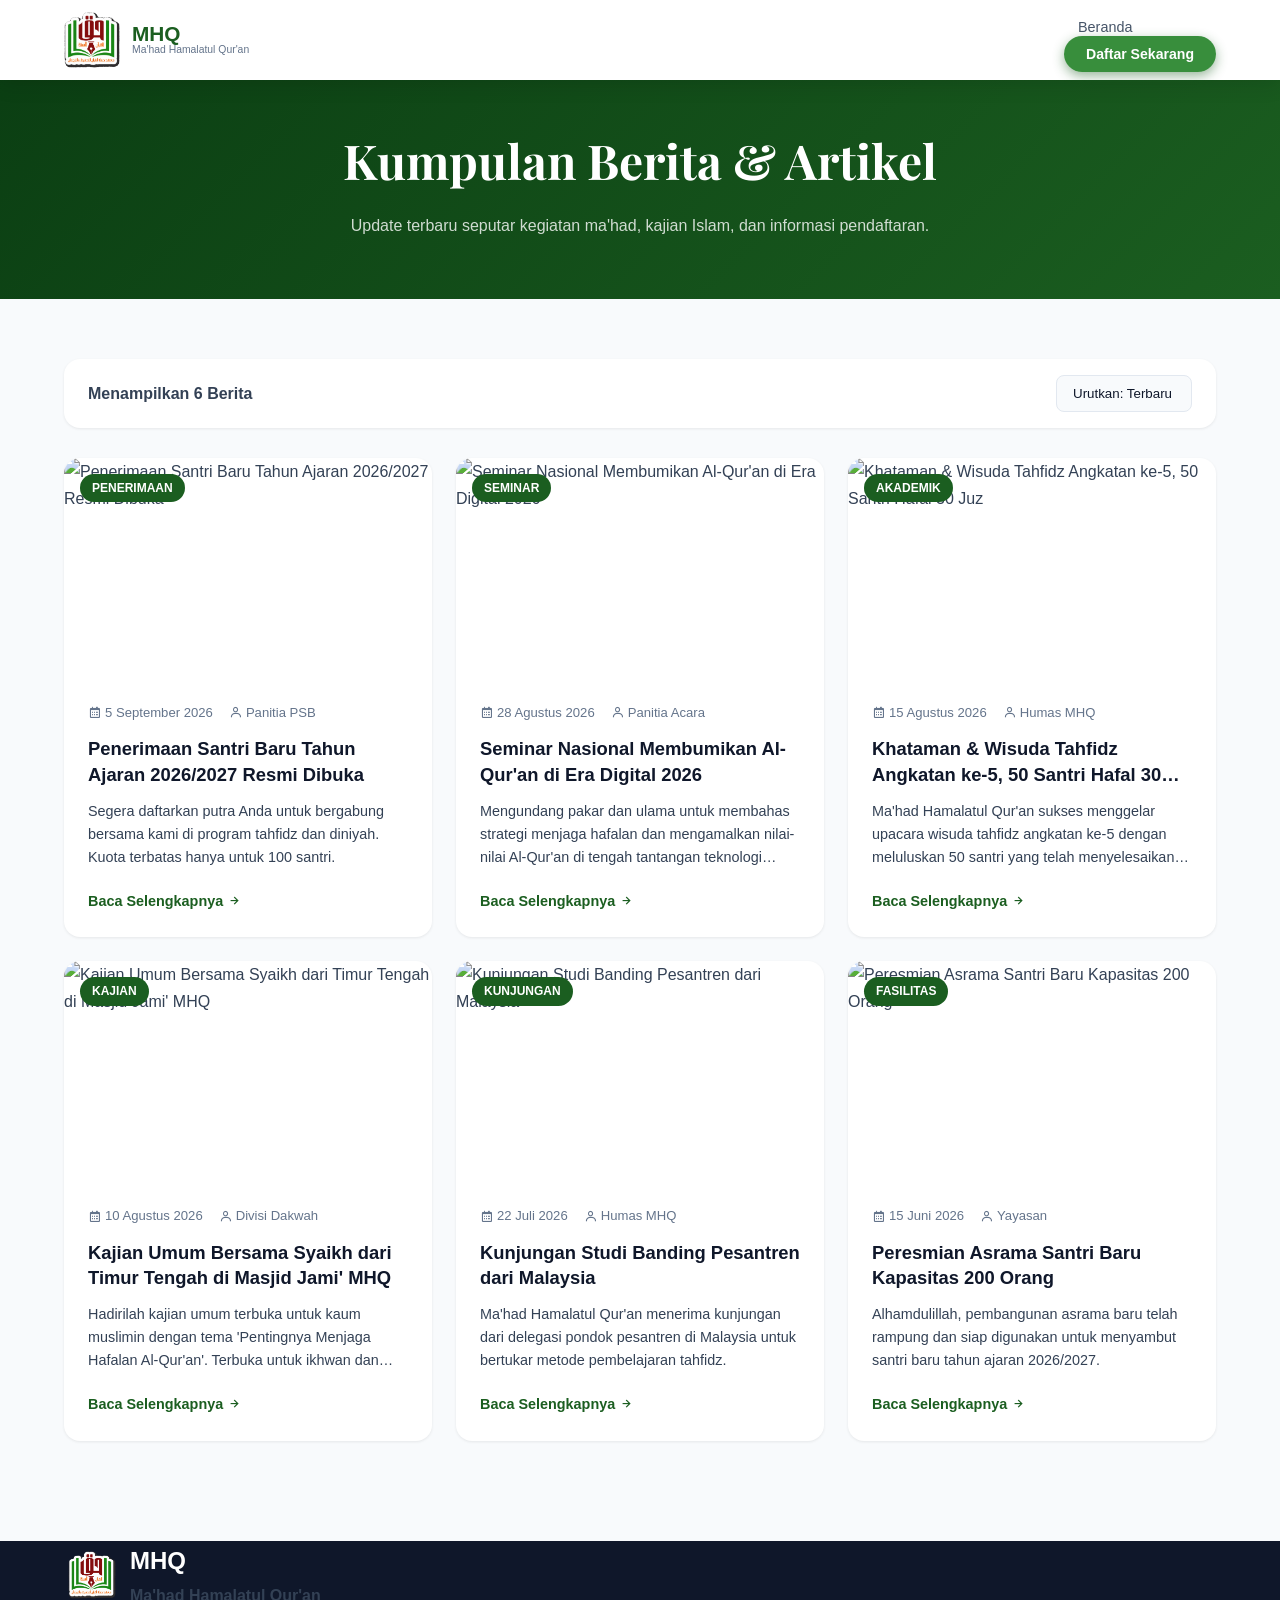
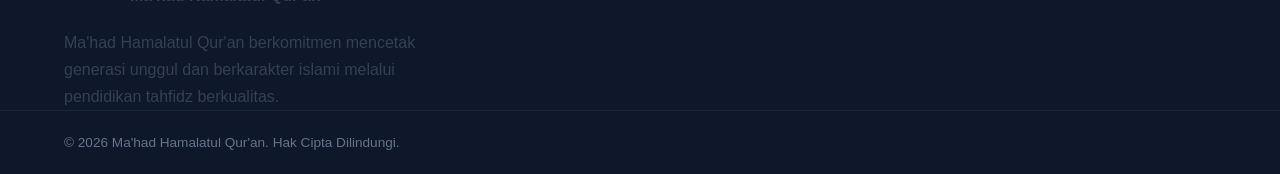
==== berita.html @ 75ca0be7 "Add files via upload" ====
<!DOCTYPE html>
<html lang="id">
<head>
    <meta charset="UTF-8">
    <meta name="viewport" content="width=device-width, initial-scale=1.0">
    <meta name="description" content="Kumpulan Berita dan Artikel Ma'had Hamalatul Qur'an">
    <title>Semua Berita - MHQ</title>
    <!-- Fonts -->
    <link href="https://fonts.googleapis.com/css2?family=Plus+Jakarta+Sans:wght@400;500;600;700&family=Playfair+Display:wght@700&display=swap" rel="stylesheet">
    <!-- Icons -->
    <link href='https://unpkg.com/boxicons@2.1.4/css/boxicons.min.css' rel='stylesheet'>
    <!-- Custom CSS -->
    <link rel="stylesheet" href="css/style.css">
    <style>
        .page-hero-berita {
            background: linear-gradient(135deg, var(--primary-dark), var(--primary));
            padding: 120px 0 60px;
            text-align: center;
            color: var(--white);
            position: relative;
            overflow: hidden;
        }
        .page-hero-berita h1 { font-family: var(--font-heading); font-size: clamp(2rem, 5vw, 3rem); margin-bottom: 10px; }
        .page-hero-berita p { color: rgba(255,255,255,0.8); max-width: 600px; margin: 0 auto; }
        
        .berita-container {
            padding: 60px 0 100px;
            background: var(--gray-100);
        }
        
        .filter-bar {
            display: flex;
            justify-content: space-between;
            align-items: center;
            margin-bottom: 30px;
            background: var(--white);
            padding: 16px 24px;
            border-radius: var(--radius-md);
            box-shadow: var(--shadow-sm);
        }
        
        .filter-bar p { color: var(--text); font-weight: 600; }
        
        .filter-select {
            padding: 10px 16px;
            border: 1px solid var(--border);
            border-radius: var(--radius-sm);
            outline: none;
            font-family: var(--font-primary);
            color: var(--dark);
            cursor: pointer;
            background: var(--gray-100);
        }
        
        .berita-grid {
            display: grid;
            grid-template-columns: repeat(auto-fill, minmax(320px, 1fr));
            gap: 24px;
        }

        /* Re-use news-card from main style.css */
        .news-card {
            background: var(--white);
            border-radius: var(--radius-md);
            overflow: hidden;
            box-shadow: var(--shadow-sm);
            transition: var(--transition);
            display: flex;
            flex-direction: column;
            height: 100%;
        }
        .news-card:hover { transform: translateY(-5px); box-shadow: var(--shadow-md); }
        .news-img { position: relative; height: 220px; }
        .news-img img { width: 100%; height: 100%; object-fit: cover; }
        .news-cat { position: absolute; top: 16px; left: 16px; background: var(--primary); color: var(--white); padding: 4px 12px; border-radius: var(--radius-full); font-size: 0.75rem; font-weight: 600; text-transform: uppercase; }
        .news-body { padding: 24px; display: flex; flex-direction: column; flex-grow: 1; }
        .news-meta { display: flex; gap: 16px; font-size: 0.8rem; color: var(--text-light); margin-bottom: 12px; }
        .news-meta span { display: flex; align-items: center; gap: 4px; }
        .news-body h3 { font-size: 1.15rem; color: var(--dark); margin-bottom: 12px; line-height: 1.4; display: -webkit-box; -webkit-line-clamp: 2; -webkit-box-orient: vertical; overflow: hidden; }
        .news-body p { color: var(--text); font-size: 0.9rem; line-height: 1.6; margin-bottom: 20px; display: -webkit-box; -webkit-line-clamp: 3; -webkit-box-orient: vertical; overflow: hidden; flex-grow: 1; }
        .read-more { display: inline-flex; align-items: center; gap: 4px; color: var(--primary); font-weight: 600; font-size: 0.9rem; margin-top: auto; transition: var(--transition); }
        .read-more:hover { color: var(--primary-dark); gap: 8px; }
    </style>
</head>
<body>

    <!-- NAVBAR -->
    <nav class="navbar scrolled">
        <div class="container nav-container">
            <a href="index.html" class="logo">
                <div class="logo-icon">
                    <img src="img/logo-clean.png" alt="Logo MHQ" class="logo-img">
                </div>
                <div class="logo-text">
                    <span class="logo-main">MHQ</span>
                    <span class="logo-sub">Ma'had Hamalatul Qur'an</span>
                </div>
            </a>
            <ul class="nav-links">
                <li><a href="index.html" class="nav-link">Beranda</a></li>
                <li><a href="daftar.html" class="nav-btn">Daftar Sekarang</a></li>
            </ul>
        </div>
    </nav>

    <header class="page-hero-berita">
        <div class="container">
            <h1>Kumpulan Berita & Artikel</h1>
            <p>Update terbaru seputar kegiatan ma'had, kajian Islam, dan informasi pendaftaran.</p>
        </div>
    </header>

    <section class="berita-container">
        <div class="container">
            <div class="filter-bar">
                <p>Menampilkan <span id="news-count">0</span> Berita</p>
                <select class="filter-select" id="sort-select">
                    <option value="terbaru">Urutkan: Terbaru</option>
                    <option value="terlama">Urutkan: Terlama</option>
                </select>
            </div>

            <div class="berita-grid" id="berita-grid">
                <!-- Berita items will be populated by JS -->
            </div>
        </div>
    </section>

    <!-- FOOTER -->
    <footer class="footer">
        <div class="container footer-grid">
            <div class="footer-col brand-col">
                <div class="footer-logo">
                    <div class="logo-icon">
                        <img src="img/logo-clean.png" alt="Logo MHQ" class="footer-logo-img">
                    </div>
                    <div>
                        <span>MHQ</span>
                        <h4>Ma'had Hamalatul Qur'an</h4>
                    </div>
                </div>
                <p>Ma'had Hamalatul Qur'an berkomitmen mencetak generasi unggul dan berkarakter islami melalui pendidikan tahfidz berkualitas.</p>
            </div>
        </div>
        <div class="footer-bottom">
            <div class="container">
                <p>&copy; 2026 Ma'had Hamalatul Qur'an. Hak Cipta Dilindungi.</p>
            </div>
        </div>
    </footer>

    <script src="js/berita.js"></script>
</body>
</html>
---- css/style.css ----
/* ============================================================
   STTNU - Sekolah Tinggi Teknologi Nusantara
   Main Stylesheet
   ============================================================ */

/* ---- CSS Variables ---- */
:root {
    --primary: #1b5e20;
    --primary-dark: #0a3d12;
    --primary-light: #388e3c;
    --secondary: #a5d6a7;
    --secondary-dark: #66bb6a;
    --accent: #e65100;
    --white: #ffffff;
    --dark: #0f172a;
    --gray-100: #f8fafc;
    --gray-200: #f1f5f9;
    --gray-300: #e2e8f0;
    --gray-400: #cbd5e1;
    --gray-500: #94a3b8;
    --gray-600: #64748b;
    --gray-700: #475569;
    --gray-800: #1e293b;
    --text: #334155;
    --text-light: #64748b;
    --border: #e2e8f0;
    --shadow-sm: 0 1px 3px rgba(0,0,0,0.08);
    --shadow-md: 0 4px 20px rgba(0,0,0,0.12);
    --shadow-lg: 0 10px 40px rgba(0,0,0,0.15);
    --shadow-xl: 0 20px 60px rgba(0,0,0,0.2);
    --radius-sm: 8px;
    --radius-md: 16px;
    --radius-lg: 24px;
    --radius-full: 100px;
    --transition: all 0.3s ease;
    --font-primary: 'Poppins', sans-serif;
    --font-heading: 'Playfair Display', serif;
}

/* ---- Reset & Base ---- */
*, *::before, *::after {
    box-sizing: border-box;
    margin: 0;
    padding: 0;
}

html {
    scroll-behavior: smooth;
    font-size: 16px;
}

body {
    font-family: var(--font-primary);
    color: var(--text);
    background: var(--white);
    line-height: 1.7;
    overflow-x: hidden;
}

img {
    max-width: 100%;
    display: block;
}

a {
    text-decoration: none;
    color: inherit;
    transition: var(--transition);
}

ul { list-style: none; }

input, textarea, select, button {
    font-family: var(--font-primary);
    outline: none;
}

/* ---- Utility ---- */
.container {
    max-width: 1200px;
    margin: 0 auto;
    padding: 0 24px;
}

.section {
    padding: 100px 0;
}

.mt-2 { margin-top: 1.5rem; }

.section-header {
    text-align: center;
    max-width: 700px;
    margin: 0 auto 64px;
}

.section-tag {
    display: inline-block;
    background: linear-gradient(135deg, var(--primary-light), var(--primary));
    color: var(--white);
    padding: 6px 18px;
    border-radius: var(--radius-full);
    font-size: 0.8rem;
    font-weight: 600;
    letter-spacing: 1.5px;
    text-transform: uppercase;
    margin-bottom: 16px;
}

.section-title {
    font-family: var(--font-heading);
    font-size: clamp(2rem, 4vw, 2.8rem);
    color: var(--dark);
    line-height: 1.2;
    margin-bottom: 16px;
}

.section-desc {
    color: var(--text-light);
    font-size: 1.05rem;
    line-height: 1.8;
}

/* ---- Buttons ---- */
.btn {
    display: inline-flex;
    align-items: center;
    gap: 8px;
    padding: 14px 32px;
    border-radius: var(--radius-full);
    font-weight: 600;
    font-size: 0.95rem;
    cursor: pointer;
    border: 2px solid transparent;
    transition: var(--transition);
}

.btn i { font-size: 1.1rem; }

.btn-primary {
    background: linear-gradient(135deg, var(--primary-light), var(--primary));
    color: var(--white);
    box-shadow: 0 6px 20px rgba(27, 94, 32, 0.35);
}

.btn-primary:hover {
    background: linear-gradient(135deg, var(--primary), var(--primary-dark));
    transform: translateY(-2px);
    box-shadow: 0 10px 30px rgba(27, 94, 32, 0.45);
}

.btn-outline {
    background: transparent;
    border-color: rgba(255,255,255,0.7);
    color: var(--white);
}

.btn-outline:hover {
    background: rgba(255,255,255,0.15);
    border-color: var(--white);
}

.btn-white {
    background: var(--white);
    color: var(--primary);
    box-shadow: 0 4px 15px rgba(0,0,0,0.1);
}

.btn-white:hover {
    background: var(--gray-100);
    transform: translateY(-2px);
}

.btn-outline-white {
    background: transparent;
    border-color: var(--white);
    color: var(--white);
}

.btn-outline-white:hover {
    background: rgba(255,255,255,0.1);
}

.btn-full { width: 100%; justify-content: center; }

/* ---- Animations ---- */
.animate-fade-up,
.animate-left,
.animate-right,
.animate-up {
    opacity: 0;
    transition: opacity 0.7s ease, transform 0.7s ease;
}

.animate-fade-up { transform: translateY(40px); }
.animate-left { transform: translateX(-50px); }
.animate-right { transform: translateX(50px); }
.animate-up { transform: translateY(40px); }

.animate-fade-up.visible,
.animate-left.visible,
.animate-right.visible,
.animate-up.visible {
    opacity: 1;
    transform: translate(0);
}

/* ============================================================
   NAVBAR
   ============================================================ */
.navbar {
    position: fixed;
    top: 0; left: 0;
    width: 100%;
    z-index: 1000;
    padding: 20px 0;
    transition: var(--transition);
}

.navbar.scrolled {
    background: var(--white);
    padding: 12px 0;
    box-shadow: var(--shadow-md);
}

.nav-container {
    display: flex;
    align-items: center;
    justify-content: space-between;
}

.logo {
    display: flex;
    align-items: center;
    gap: 12px;
}

.logo-icon {
    width: 56px;
    height: 56px;
    border-radius: var(--radius-sm);
    display: flex;
    align-items: center;
    justify-content: center;
    flex-shrink: 0;
    overflow: hidden;
    background: transparent;
    padding: 0;
}

.logo-img {
    width: 100%;
    height: 100%;
    object-fit: contain;
    display: block;
}

.logo-text { display: flex; flex-direction: column; line-height: 1; }

.logo-main {
    font-weight: 800;
    font-size: 1.3rem;
    color: var(--white);
    transition: var(--transition);
}

.logo-sub {
    font-size: 0.65rem;
    color: rgba(255,255,255,0.7);
    font-weight: 400;
    transition: var(--transition);
}

.navbar.scrolled .logo-main { color: var(--primary); }
.navbar.scrolled .logo-sub { color: var(--text-light); }

.nav-menu {
    display: flex;
    align-items: center;
    gap: 6px;
}

.nav-link {
    padding: 8px 14px;
    border-radius: var(--radius-sm);
    font-size: 0.9rem;
    font-weight: 500;
    color: rgba(255,255,255,0.85);
    transition: var(--transition);
}

.nav-link:hover,
.nav-link.active {
    color: var(--secondary);
    background: rgba(255,255,255,0.1);
}

.navbar.scrolled .nav-link { color: var(--gray-700); }
.navbar.scrolled .nav-link:hover,
.navbar.scrolled .nav-link.active {
    color: var(--primary);
    background: var(--gray-100);
}

.nav-btn {
    padding: 10px 22px;
    background: var(--primary-light);
    color: var(--white) !important;
    border-radius: var(--radius-full);
    font-weight: 700;
    font-size: 0.88rem;
    box-shadow: 0 4px 12px rgba(27, 94, 32, 0.45);
}

.nav-btn:hover {
    background: var(--primary);
    transform: translateY(-2px);
    box-shadow: 0 8px 20px rgba(27, 94, 32, 0.55);
}

.hamburger {
    display: none;
    flex-direction: column;
    gap: 5px;
    background: none;
    border: none;
    cursor: pointer;
    padding: 6px;
}

.hamburger span {
    display: block;
    width: 26px;
    height: 2px;
    background: var(--white);
    border-radius: 2px;
    transition: var(--transition);
}

.navbar.scrolled .hamburger span { background: var(--primary); }

.hamburger.active span:nth-child(1) { transform: translateY(7px) rotate(45deg); }
.hamburger.active span:nth-child(2) { opacity: 0; }
.hamburger.active span:nth-child(3) { transform: translateY(-7px) rotate(-45deg); }

/* ============================================================
   HERO
   ============================================================ */
.hero {
    min-height: 100vh;
    display: flex;
    align-items: center;
    position: relative;
    overflow: hidden;
    background: var(--primary-dark);
}

.hero-bg {
    position: absolute;
    inset: 0;
}

.hero-overlay {
    position: absolute;
    inset: 0;
    background:
        linear-gradient(to bottom, rgba(0,0,0,0.60) 0%, rgba(0,0,0,0.40) 60%, rgba(0,0,0,0.55) 100%),
        url('../img/hero-bg.png') center/cover no-repeat;
}

.hero-particles {
    position: absolute;
    inset: 0;
    overflow: hidden;
}

.hero-content {
    position: relative;
    z-index: 2;
    padding-top: 100px;
    padding-bottom: 60px;
    max-width: 800px;
}

.hero-badge {
    display: inline-flex;
    align-items: center;
    gap: 8px;
    background: rgba(255,255,255,0.12);
    border: 1px solid rgba(255,255,255,0.35);
    color: var(--white);
    padding: 8px 20px;
    border-radius: var(--radius-full);
    font-size: 0.85rem;
    font-weight: 600;
    margin-bottom: 24px;
    backdrop-filter: blur(10px);
}

.hero-title {
    font-family: var(--font-heading);
    font-size: clamp(2.5rem, 6vw, 4.5rem);
    color: var(--white);
    line-height: 1.15;
    margin-bottom: 24px;
}

.hero-title .highlight {
    color: var(--white);
    text-shadow: 0 0 40px rgba(165, 214, 167, 0.6);
    position: relative;
}

.hero-desc {
    font-size: clamp(1rem, 2vw, 1.15rem);
    color: rgba(255,255,255,0.82);
    max-width: 600px;
    margin-bottom: 40px;
    line-height: 1.8;
}

.hero-buttons {
    display: flex;
    gap: 16px;
    flex-wrap: wrap;
    margin-bottom: 60px;
}

/* Hero stats */
.hero-stats {
    display: flex;
    align-items: center;
    gap: 0;
    flex-wrap: wrap;
    background: rgba(255,255,255,0.08);
    backdrop-filter: blur(10px);
    border: 1px solid rgba(255,255,255,0.15);
    border-radius: var(--radius-md);
    padding: 24px 32px;
    width: fit-content;
    gap: 0;
}

.stat-item {
    display: flex;
    flex-direction: column;
    align-items: center;
    padding: 0 28px;
    position: relative;
}

.stat-number {
    font-size: 2.2rem;
    font-weight: 800;
    color: var(--white);
    line-height: 1;
}

.stat-plus {
    font-size: 1.5rem;
    font-weight: 800;
    color: var(--white);
    position: absolute;
    top: 0;
    right: 16px;
}

.stat-label {
    font-size: 0.78rem;
    color: rgba(255,255,255,0.7);
    margin-top: 4px;
    text-align: center;
}

.stat-divider {
    width: 1px;
    height: 48px;
    background: rgba(255,255,255,0.2);
}

.scroll-down {
    position: absolute;
    bottom: 32px;
    left: 50%;
    transform: translateX(-50%);
    color: rgba(255,255,255,0.6);
    font-size: 2rem;
    animation: bounce 2s infinite;
}

@keyframes bounce {
    0%, 100% { transform: translateX(-50%) translateY(0); }
    50% { transform: translateX(-50%) translateY(10px); }
}

/* ============================================================
   ABOUT
   ============================================================ */
.about { background: var(--white); }

.about-grid {
    display: grid;
    grid-template-columns: 1fr 1fr;
    gap: 80px;
    align-items: center;
}

.about-img-wrapper {
    position: relative;
    border-radius: var(--radius-lg);
    overflow: visible;
}

.about-img-wrapper img {
    width: 100%;
    border-radius: var(--radius-lg);
    box-shadow: var(--shadow-xl);
    object-fit: cover;
    height: 550px;
}

.about-img-badge {
    position: absolute;
    bottom: -20px;
    right: -20px;
    background: var(--secondary);
    border-radius: var(--radius-md);
    padding: 16px 20px;
    display: flex;
    align-items: center;
    gap: 12px;
    box-shadow: var(--shadow-lg);
}

.about-img-badge i {
    font-size: 2rem;
    color: var(--primary);
}

.about-img-badge strong {
    display: block;
    color: var(--primary);
    font-weight: 700;
    font-size: 0.95rem;
}

.about-img-badge span {
    color: var(--primary-light);
    font-size: 0.8rem;
}

.about-content h3 {
    font-family: var(--font-heading);
    font-size: 1.9rem;
    color: var(--dark);
    margin-bottom: 16px;
    line-height: 1.3;
}

.about-content p {
    color: var(--text-light);
    margin-bottom: 20px;
    line-height: 1.8;
}

/* Tabs */
.about-tabs {
    display: flex;
    gap: 8px;
    margin: 28px 0 20px;
    border-bottom: 2px solid var(--border);
    padding-bottom: 0;
}

.tab-btn {
    padding: 10px 24px;
    border: none;
    background: none;
    color: var(--gray-500);
    font-weight: 600;
    cursor: pointer;
    border-bottom: 3px solid transparent;
    margin-bottom: -2px;
    transition: var(--transition);
    border-radius: var(--radius-sm) var(--radius-sm) 0 0;
}

.tab-btn.active {
    color: var(--primary);
    border-bottom-color: var(--primary);
}

.tab-btn:hover { color: var(--primary); }

.tab-content {
    display: none;
    padding: 16px 0;
}

.tab-content.active { display: block; }

.tab-content p {
    display: flex;
    align-items: flex-start;
    gap: 10px;
    color: var(--text);
}

.tab-content p i { color: var(--primary); font-size: 1.2rem; flex-shrink: 0; margin-top: 2px; }

.tab-content ul { display: flex; flex-direction: column; gap: 12px; }

.tab-content ul li {
    display: flex;
    align-items: center;
    gap: 10px;
    color: var(--text);
}

.tab-content ul li i { color: var(--primary-light); font-size: 1.1rem; }

.nilai-grid {
    display: grid;
    grid-template-columns: 1fr 1fr;
    gap: 12px;
}

.nilai-item {
    display: flex;
    align-items: center;
    gap: 10px;
    padding: 12px 16px;
    background: var(--gray-100);
    border-radius: var(--radius-sm);
    font-weight: 600;
    color: var(--primary);
    border-left: 3px solid var(--primary);
}

.nilai-item i { color: var(--secondary-dark); font-size: 1.2rem; }

/* ============================================================
   ADVANTAGES
   ============================================================ */
.advantages {
    background: linear-gradient(135deg, var(--primary-dark), var(--primary));
    padding: 60px 0;
}

.advantages-grid {
    display: grid;
    grid-template-columns: repeat(4, 1fr);
    gap: 32px;
}

.adv-item {
    text-align: center;
    color: var(--white);
    padding: 32px 20px;
    border-radius: var(--radius-md);
    background: rgba(255,255,255,0.07);
    border: 1px solid rgba(255,255,255,0.12);
    transition: var(--transition);
    cursor: default;
}

.adv-item:hover {
    background: rgba(255,255,255,0.12);
    transform: translateY(-4px);
}

.adv-icon {
    width: 64px;
    height: 64px;
    background: rgba(165, 214, 167, 0.15);
    border-radius: 50%;
    display: flex;
    align-items: center;
    justify-content: center;
    margin: 0 auto 16px;
    font-size: 1.8rem;
    color: var(--secondary);
    border: 2px solid rgba(165, 214, 167, 0.3);
}

.adv-item h4 {
    font-size: 1.05rem;
    font-weight: 700;
    margin-bottom: 8px;
}

.adv-item p {
    font-size: 0.88rem;
    color: rgba(255,255,255,0.7);
    line-height: 1.6;
}

/* ============================================================
   PROGRAM STUDI
   ============================================================ */
.programs { background: var(--gray-100); }

.programs-grid {
    display: grid;
    grid-template-columns: repeat(3, 1fr);
    gap: 28px;
}

.program-card {
    background: var(--white);
    border-radius: var(--radius-md);
    overflow: hidden;
    box-shadow: var(--shadow-sm);
    transition: var(--transition);
    border: 1px solid var(--border);
}

.program-card:hover {
    transform: translateY(-8px);
    box-shadow: var(--shadow-xl);
}

.program-icon {
    padding: 32px;
    display: flex;
    align-items: center;
    justify-content: center;
    font-size: 2.8rem;
    color: var(--white);
    min-height: 110px;
}

.program-body { padding: 24px; }

.program-level {
    font-size: 0.75rem;
    font-weight: 700;
    text-transform: uppercase;
    letter-spacing: 1px;
    color: var(--primary-light);
    background: rgba(27,94,32,0.08);
    padding: 4px 12px;
    border-radius: var(--radius-full);
    display: inline-block;
    margin-bottom: 12px;
}

.program-body h3 {
    font-size: 1.15rem;
    font-weight: 700;
    color: var(--dark);
    margin-bottom: 10px;
    line-height: 1.3;
}

.program-body p {
    font-size: 0.88rem;
    color: var(--text-light);
    margin-bottom: 16px;
    line-height: 1.7;
}

.program-tags {
    display: flex;
    flex-wrap: wrap;
    gap: 6px;
    margin-bottom: 20px;
}

.program-tags span {
    font-size: 0.72rem;
    font-weight: 600;
    padding: 4px 10px;
    background: var(--gray-100);
    border-radius: var(--radius-full);
    color: var(--gray-600);
    border: 1px solid var(--border);
}

.program-footer {
    display: flex;
    align-items: center;
    justify-content: space-between;
    border-top: 1px solid var(--border);
    padding-top: 16px;
}

.accredited {
    font-size: 0.8rem;
    color: #22c55e;
    font-weight: 600;
    display: flex;
    align-items: center;
    gap: 4px;
}

.prog-link {
    font-size: 0.85rem;
    font-weight: 700;
    color: var(--primary);
    display: flex;
    align-items: center;
    gap: 4px;
}

.prog-link:hover { color: var(--primary-light); gap: 8px; }

/* ============================================================
   FASILITAS
   ============================================================ */
.facilities { background: var(--white); }

.facilities-grid {
    display: grid;
    grid-template-columns: repeat(3, 1fr);
    grid-template-rows: auto auto;
    gap: 20px;
}

.facility-card {
    position: relative;
    border-radius: var(--radius-md);
    overflow: hidden;
    cursor: pointer;
}

.facility-card img {
    width: 100%;
    height: 220px;
    object-fit: cover;
    transition: transform 0.5s ease;
}

.facility-card.large {
    grid-column: span 2;
    grid-row: span 1;
}

.facility-card.large img { height: 340px; }

.facility-overlay {
    position: absolute;
    inset: 0;
    background: linear-gradient(to top, rgba(15,23,42,0.9) 0%, rgba(15,23,42,0.2) 60%, transparent 100%);
    display: flex;
    flex-direction: column;
    justify-content: flex-end;
    padding: 24px;
    color: var(--white);
    opacity: 0;
    transition: opacity 0.3s ease;
}

.facility-card:hover .facility-overlay { opacity: 1; }
.facility-card:hover img { transform: scale(1.05); }

.facility-overlay i { font-size: 2rem; color: var(--secondary); margin-bottom: 8px; }
.facility-overlay h4 { font-size: 1.1rem; font-weight: 700; margin-bottom: 6px; }
.facility-overlay p { font-size: 0.85rem; color: rgba(255,255,255,0.8); line-height: 1.5; }

/* ============================================================
   DOSEN
   ============================================================ */
.faculty { background: var(--gray-100); }

.faculty-grid {
    display: grid;
    grid-template-columns: repeat(4, 1fr);
    gap: 24px;
}

.faculty-card {
    background: var(--white);
    border-radius: var(--radius-md);
    overflow: hidden;
    box-shadow: var(--shadow-sm);
    transition: var(--transition);
    border: 1px solid var(--border);
}

.faculty-card:hover {
    transform: translateY(-6px);
    box-shadow: var(--shadow-lg);
}

.faculty-img {
    position: relative;
    overflow: hidden;
}

.faculty-img img {
    width: 100%;
    height: 200px;
    object-fit: cover;
    transition: transform 0.5s ease;
}

.faculty-card:hover .faculty-img img { transform: scale(1.05); }

.faculty-social {
    position: absolute;
    top: 12px;
    right: 12px;
    display: flex;
    gap: 8px;
    opacity: 0;
    transition: var(--transition);
}

.faculty-card:hover .faculty-social { opacity: 1; }

.faculty-social a {
    width: 34px;
    height: 34px;
    background: var(--white);
    border-radius: 50%;
    display: flex;
    align-items: center;
    justify-content: center;
    color: var(--primary);
    font-size: 1rem;
    box-shadow: var(--shadow-sm);
}

.faculty-social a:hover { background: var(--primary); color: var(--white); }

.faculty-info { padding: 20px; }

.faculty-info h4 {
    font-size: 0.95rem;
    font-weight: 700;
    color: var(--dark);
    margin-bottom: 4px;
    line-height: 1.4;
}

.faculty-role {
    display: block;
    font-size: 0.8rem;
    color: var(--primary-light);
    font-weight: 600;
    margin-bottom: 10px;
}

.faculty-info p {
    font-size: 0.82rem;
    color: var(--text-light);
    line-height: 1.6;
    margin-bottom: 12px;
}

.faculty-tags {
    display: flex;
    flex-wrap: wrap;
    gap: 6px;
}

.faculty-tags span {
    font-size: 0.7rem;
    font-weight: 600;
    padding: 3px 10px;
    background: rgba(27,94,32,0.08);
    color: var(--primary);
    border-radius: var(--radius-full);
}

/* ============================================================
   BERITA
   ============================================================ */
.news { background: var(--white); }

.news-grid {
    display: grid;
    grid-template-columns: 1fr 1fr;
    gap: 32px;
    align-items: start;
}

.news-card.featured .news-img {
    position: relative;
    border-radius: var(--radius-md);
    overflow: hidden;
    margin-bottom: 24px;
}

.news-card.featured .news-img img {
    width: 100%;
    height: 280px;
    object-fit: cover;
    transition: transform 0.5s ease;
}

.news-card.featured:hover .news-img img { transform: scale(1.03); }

.news-cat {
    position: absolute;
    top: 16px;
    left: 16px;
    background: var(--primary);
    color: var(--white);
    padding: 4px 14px;
    border-radius: var(--radius-full);
    font-size: 0.75rem;
    font-weight: 700;
}

.news-meta {
    display: flex;
    gap: 20px;
    margin-bottom: 12px;
}

.news-meta span {
    font-size: 0.82rem;
    color: var(--text-light);
    display: flex;
    align-items: center;
    gap: 5px;
}

.news-body h3 {
    font-size: 1.25rem;
    font-weight: 700;
    color: var(--dark);
    margin-bottom: 12px;
    line-height: 1.4;
}

.news-body p {
    color: var(--text-light);
    font-size: 0.9rem;
    line-height: 1.7;
    margin-bottom: 16px;
}

.read-more {
    color: var(--primary);
    font-weight: 600;
    font-size: 0.9rem;
    display: inline-flex;
    align-items: center;
    gap: 4px;
}

.read-more:hover { gap: 8px; color: var(--primary-light); }

.news-side {
    display: flex;
    flex-direction: column;
    gap: 20px;
}

.news-small {
    display: flex;
    gap: 16px;
    align-items: flex-start;
    padding: 16px;
    border-radius: var(--radius-md);
    background: var(--gray-100);
    transition: var(--transition);
    cursor: pointer;
}

.news-small:hover {
    background: var(--gray-200);
    transform: translateX(4px);
}

.news-small img {
    width: 100px;
    height: 70px;
    border-radius: var(--radius-sm);
    object-fit: cover;
    flex-shrink: 0;
}

.news-cat-sm {
    display: inline-block;
    font-size: 0.68rem;
    font-weight: 700;
    text-transform: uppercase;
    letter-spacing: 1px;
    color: var(--primary);
    background: rgba(27,94,32,0.08);
    padding: 2px 8px;
    border-radius: var(--radius-full);
    margin-bottom: 6px;
}

.news-small h4 {
    font-size: 0.88rem;
    color: var(--dark);
    font-weight: 600;
    line-height: 1.4;
    margin-bottom: 6px;
}

.news-date {
    font-size: 0.78rem;
    color: var(--text-light);
    display: flex;
    align-items: center;
    gap: 5px;
}

/* ============================================================
   TESTIMONI
   ============================================================ */
.testimonials {
    background: linear-gradient(135deg, var(--gray-100) 0%, var(--gray-200) 100%);
    padding: 100px 0;
}

.testimonials-wrapper {
    position: relative;
    max-width: 800px;
    margin: 0 auto;
}

.testimonials-slider {
    overflow: hidden;
    border-radius: var(--radius-lg);
}

.testimonial-card {
    background: var(--white);
    border-radius: var(--radius-lg);
    padding: 48px;
    box-shadow: var(--shadow-lg);
    display: none;
    position: relative;
}

.testimonial-card.active { display: block; }

.testimonial-quote {
    font-size: 3rem;
    color: var(--primary-light);
    opacity: 0.2;
    margin-bottom: 20px;
    line-height: 1;
}

.testimonial-card p {
    font-size: 1.05rem;
    color: var(--text);
    line-height: 1.85;
    font-style: italic;
    margin-bottom: 28px;
}

.testimonial-author {
    display: flex;
    align-items: center;
    gap: 16px;
    margin-bottom: 16px;
}

.testimonial-author img {
    width: 60px;
    height: 60px;
    border-radius: 50%;
    object-fit: cover;
    border: 3px solid var(--primary-light);
}

.testimonial-author div { display: flex; flex-direction: column; gap: 2px; }
.testimonial-author strong { font-size: 1rem; color: var(--dark); }
.testimonial-author span { font-size: 0.82rem; color: var(--text-light); }

.stars { color: var(--secondary); font-size: 1.1rem; display: flex; gap: 2px; }

.testimonial-dots {
    display: flex;
    justify-content: center;
    gap: 8px;
    margin-top: 24px;
}

.dot {
    width: 10px;
    height: 10px;
    border-radius: 50%;
    border: none;
    background: var(--gray-300);
    cursor: pointer;
    transition: var(--transition);
    padding: 0;
}

.dot.active {
    background: var(--primary);
    width: 28px;
    border-radius: 5px;
}

.testimonial-nav {
    position: absolute;
    top: 50%;
    transform: translateY(-50%);
    width: calc(100% + 80px);
    left: -40px;
    display: flex;
    justify-content: space-between;
    pointer-events: none;
}

.nav-prev, .nav-next {
    width: 48px;
    height: 48px;
    border-radius: 50%;
    background: var(--white);
    border: 1px solid var(--border);
    font-size: 1.4rem;
    color: var(--primary);
    display: flex;
    align-items: center;
    justify-content: center;
    cursor: pointer;
    transition: var(--transition);
    box-shadow: var(--shadow-md);
    pointer-events: auto;
}

.nav-prev:hover, .nav-next:hover {
    background: var(--primary);
    color: var(--white);
    border-color: var(--primary);
}

/* ============================================================
   CTA BANNER
   ============================================================ */
.cta-banner {
    background: linear-gradient(135deg, var(--primary-dark) 0%, var(--primary) 50%, var(--primary-light) 100%);
    padding: 80px 0;
    text-align: center;
}

.cta-content h2 {
    font-family: var(--font-heading);
    font-size: clamp(1.8rem, 4vw, 2.8rem);
    color: var(--white);
    margin-bottom: 16px;
}

.cta-content p {
    color: rgba(255,255,255,0.85);
    font-size: 1.1rem;
    margin-bottom: 32px;
    max-width: 550px;
    margin-left: auto;
    margin-right: auto;
}

.cta-buttons {
    display: flex;
    gap: 16px;
    justify-content: center;
    flex-wrap: wrap;
}

/* ============================================================
   KONTAK
   ============================================================ */
.contact { background: var(--gray-100); }

.contact-grid {
    display: grid;
    grid-template-columns: 1fr 1.5fr;
    gap: 60px;
    align-items: start;
    margin-bottom: 60px;
}

.contact-info { display: flex; flex-direction: column; gap: 28px; }

.contact-item {
    display: flex;
    align-items: flex-start;
    gap: 16px;
}

.contact-icon {
    width: 50px;
    height: 50px;
    background: linear-gradient(135deg, var(--primary-light), var(--primary));
    border-radius: var(--radius-sm);
    display: flex;
    align-items: center;
    justify-content: center;
    color: var(--white);
    font-size: 1.3rem;
    flex-shrink: 0;
    box-shadow: 0 4px 12px rgba(27,94,32,0.3);
}

.contact-item h4 { font-size: 0.9rem; font-weight: 700; color: var(--dark); margin-bottom: 4px; }
.contact-item p { font-size: 0.88rem; color: var(--text-light); line-height: 1.6; }

.contact-social h4 { font-size: 0.9rem; font-weight: 700; color: var(--dark); margin-bottom: 12px; }

.social-links {
    display: flex;
    gap: 12px;
}

.social-links a {
    width: 42px;
    height: 42px;
    border-radius: 50%;
    background: var(--white);
    border: 1px solid var(--border);
    display: flex;
    align-items: center;
    justify-content: center;
    font-size: 1.1rem;
    color: var(--gray-600);
    transition: var(--transition);
    box-shadow: var(--shadow-sm);
}

.social-links a:hover {
    background: var(--primary);
    color: var(--white);
    border-color: var(--primary);
    transform: translateY(-3px);
    box-shadow: 0 6px 16px rgba(27,94,32,0.3);
}

/* Form */
.contact-form-wrapper {
    background: var(--white);
    border-radius: var(--radius-lg);
    padding: 40px;
    box-shadow: var(--shadow-md);
}

.contact-form h3 {
    font-size: 1.4rem;
    font-weight: 700;
    color: var(--dark);
    margin-bottom: 28px;
}

.form-row {
    display: grid;
    grid-template-columns: 1fr 1fr;
    gap: 20px;
}

.form-group {
    margin-bottom: 20px;
}

.form-group label {
    display: block;
    font-size: 0.88rem;
    font-weight: 600;
    color: var(--dark);
    margin-bottom: 8px;
}

.form-group label span { color: var(--accent); }

.form-group input,
.form-group textarea,
.form-group select {
    width: 100%;
    padding: 12px 16px;
    border: 1.5px solid var(--border);
    border-radius: var(--radius-sm);
    font-size: 0.9rem;
    color: var(--text);
    background: var(--white);
    transition: var(--transition);
}

.form-group input:focus,
.form-group textarea:focus,
.form-group select:focus {
    border-color: var(--primary-light);
    box-shadow: 0 0 0 3px rgba(27,94,32,0.1);
}

.form-group input.error,
.form-group textarea.error {
    border-color: #ef4444;
    box-shadow: 0 0 0 3px rgba(239,68,68,0.1);
}

.form-error {
    display: block;
    font-size: 0.78rem;
    color: #ef4444;
    margin-top: 4px;
    min-height: 18px;
}

textarea { resize: vertical; min-height: 120px; }

select {
    appearance: none;
    background-image: url("data:image/svg+xml;charset=utf-8,%3Csvg xmlns='http://www.w3.org/2000/svg' width='12' height='8'%3E%3Cpath d='M0 0l6 8 6-8z' fill='%2394a3b8'/%3E%3C/svg%3E");
    background-repeat: no-repeat;
    background-position: right 16px center;
    cursor: pointer;
}

.form-success {
    text-align: center;
    padding: 40px 20px;
}

.form-success i { font-size: 4rem; color: #22c55e; margin-bottom: 16px; }
.form-success h4 { font-size: 1.3rem; color: var(--dark); margin-bottom: 8px; }
.form-success p { color: var(--text-light); }

/* Map */
.map-wrapper {
    border-radius: var(--radius-lg);
    overflow: hidden;
    box-shadow: var(--shadow-md);
}

.map-placeholder {
    height: 350px;
    background: linear-gradient(135deg, var(--gray-200), var(--gray-300));
    display: flex;
    flex-direction: column;
    align-items: center;
    justify-content: center;
    gap: 12px;
    color: var(--gray-600);
    text-align: center;
    border: 2px dashed var(--gray-300);
    border-radius: var(--radius-lg);
}

.map-placeholder i { font-size: 3rem; color: var(--primary-light); }
.map-placeholder h4 { font-size: 1.1rem; font-weight: 700; color: var(--dark); }
.map-placeholder p { font-size: 0.88rem; color: var(--text-light); margin-bottom: 8px; }

/* ============================================================
   FOOTER
   ============================================================ */
.footer { background: var(--dark); }

.footer-top { padding: 80px 0 60px; }

.footer-grid {
    display: grid;
    grid-template-columns: 2fr 1fr 1fr 1.5fr;
    gap: 48px;
}

.footer-logo {
    display: flex;
    align-items: center;
    gap: 10px;
    margin-bottom: 20px;
}

.footer-logo-img {
    width: 48px;
    height: 48px;
    object-fit: contain;
    background: transparent;
    border-radius: 0;
    padding: 0;
}

.footer-logo span { font-size: 1.5rem; font-weight: 800; color: var(--white); }

.footer-about p {
    color: var(--gray-500);
    font-size: 0.9rem;
    line-height: 1.8;
    margin-bottom: 24px;
    max-width: 320px;
}

.footer-social { display: flex; gap: 10px; }

.footer-social a {
    width: 38px;
    height: 38px;
    border-radius: 50%;
    background: rgba(255,255,255,0.06);
    display: flex;
    align-items: center;
    justify-content: center;
    color: var(--gray-500);
    font-size: 1rem;
    transition: var(--transition);
}

.footer-social a:hover {
    background: var(--primary);
    color: var(--white);
    transform: translateY(-3px);
}

.footer-links h4, .footer-contact h4 {
    color: var(--white);
    font-size: 1rem;
    font-weight: 700;
    margin-bottom: 20px;
    padding-bottom: 12px;
    border-bottom: 2px solid rgba(255,255,255,0.08);
}

.footer-links ul { display: flex; flex-direction: column; gap: 10px; }

.footer-links ul li a {
    color: var(--gray-500);
    font-size: 0.88rem;
    display: flex;
    align-items: center;
    gap: 6px;
    transition: var(--transition);
}

.footer-links ul li a:hover { color: var(--secondary); padding-left: 6px; }
.footer-links ul li a i { color: var(--primary-light); font-size: 0.85rem; }

.footer-contact ul { display: flex; flex-direction: column; gap: 14px; }

.footer-contact ul li {
    display: flex;
    align-items: flex-start;
    gap: 10px;
    color: var(--gray-500);
    font-size: 0.88rem;
    line-height: 1.6;
}

.footer-contact ul li i { color: var(--secondary); font-size: 1rem; flex-shrink: 0; margin-top: 2px; }

.footer-bottom {
    border-top: 1px solid rgba(255,255,255,0.06);
    padding: 20px 0;
}

.footer-bottom .container {
    display: flex;
    align-items: center;
    justify-content: space-between;
}

.footer-bottom p {
    color: var(--gray-600);
    font-size: 0.85rem;
    display: flex;
    align-items: center;
    gap: 5px;
}

.footer-bottom p i { color: #ef4444; }

/* ============================================================
   BACK TO TOP
   ============================================================ */
.back-to-top {
    position: fixed;
    bottom: 32px;
    right: 32px;
    width: 48px;
    height: 48px;
    background: linear-gradient(135deg, var(--primary-light), var(--primary));
    color: var(--white);
    border: none;
    border-radius: 50%;
    font-size: 1.3rem;
    display: flex;
    align-items: center;
    justify-content: center;
    cursor: pointer;
    box-shadow: 0 6px 20px rgba(27,94,32,0.4);
    opacity: 0;
    pointer-events: none;
    transition: var(--transition);
    z-index: 999;
}

.back-to-top.visible {
    opacity: 1;
    pointer-events: auto;
}

.back-to-top:hover {
    transform: translateY(-4px);
    box-shadow: 0 10px 28px rgba(27,94,32,0.5);
}

/* ============================================================
   RESPONSIVE
   ============================================================ */
@media (max-width: 1024px) {
    .programs-grid { grid-template-columns: repeat(2, 1fr); }
    .faculty-grid { grid-template-columns: repeat(2, 1fr); }
    .footer-grid { grid-template-columns: 1fr 1fr; gap: 40px; }
    .advantages-grid { grid-template-columns: repeat(2, 1fr); }
}

@media (max-width: 768px) {
    .section { padding: 70px 0; }

    .hamburger { display: flex; }

    .nav-menu {
        position: fixed;
        top: 0; left: -100%;
        width: 85%;
        max-width: 360px;
        height: 100vh;
        background: var(--white);
        flex-direction: column;
        align-items: flex-start;
        padding: 80px 32px 40px;
        gap: 4px;
        box-shadow: var(--shadow-xl);
        transition: left 0.35s cubic-bezier(0.4,0,0.2,1);
        z-index: 999;
        overflow-y: auto;
    }

    .nav-menu.open { left: 0; }

    .nav-link {
        color: var(--gray-700);
        width: 100%;
        padding: 12px 16px;
    }

    .nav-link:hover, .nav-link.active { color: var(--primary); background: var(--gray-100); }

    .nav-btn {
        color: var(--primary) !important;
        margin-top: 12px;
        width: 100%;
        text-align: center;
        justify-content: center;
        display: flex;
    }

    .about-grid { grid-template-columns: 1fr; gap: 40px; }
    .about-img-wrapper img { height: 350px; }
    .about-img-badge { right: 10px; bottom: -15px; }

    .advantages-grid { grid-template-columns: 1fr 1fr; }

    .programs-grid { grid-template-columns: 1fr; }

    .facilities-grid { grid-template-columns: 1fr 1fr; }
    .facility-card.large { grid-column: span 2; }
    .facility-card.large img { height: 220px; }
    .facility-overlay { opacity: 1; }

    .faculty-grid { grid-template-columns: 1fr 1fr; }

    .news-grid { grid-template-columns: 1fr; }

    .contact-grid { grid-template-columns: 1fr; gap: 40px; }

    .form-row { grid-template-columns: 1fr; }

    .hero-stats {
        flex-wrap: wrap;
        gap: 12px;
        padding: 20px;
    }

    .stat-divider { display: none; }
    .stat-item { padding: 0 20px; }

    .testimonial-nav { display: none; }
    .contact-form-wrapper { padding: 28px 20px; }

    .footer-grid { grid-template-columns: 1fr; gap: 32px; }
    .footer-about { order: 1; }
    .footer-bottom .container { flex-direction: column; gap: 8px; text-align: center; }
}

@media (max-width: 480px) {
    .hero-buttons { flex-direction: column; }
    .hero-buttons .btn { width: 100%; justify-content: center; }
    .advantages-grid { grid-template-columns: 1fr; }
    .faculty-grid { grid-template-columns: 1fr; }
    .facilities-grid { grid-template-columns: 1fr; }
    .facility-card.large { grid-column: span 1; }
    .news-small { flex-direction: column; }
    .news-small img { width: 100%; height: 140px; }
    .cta-buttons { flex-direction: column; align-items: center; }
    .testimonial-card { padding: 28px 20px; }
    .section-header { margin-bottom: 40px; }
    .hero-stats { display: none; }
    .nilai-grid { grid-template-columns: 1fr; }
}
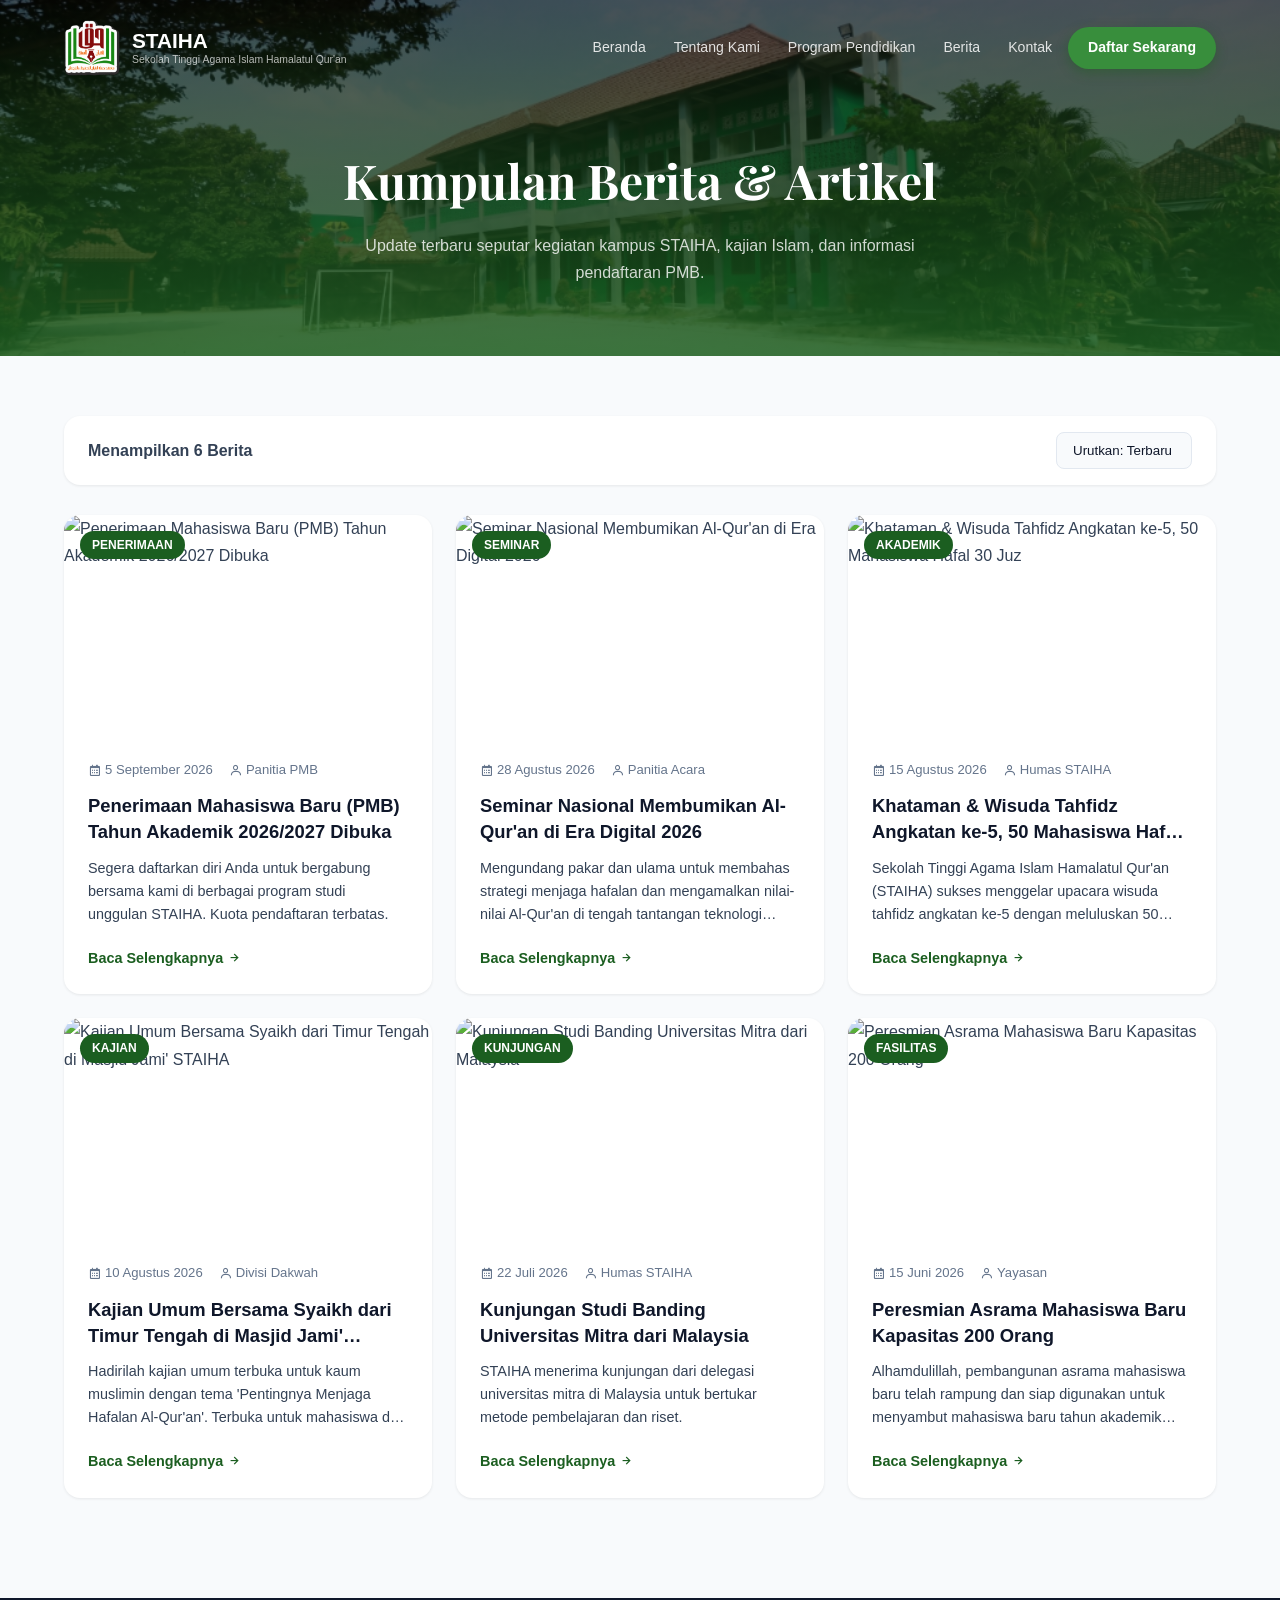
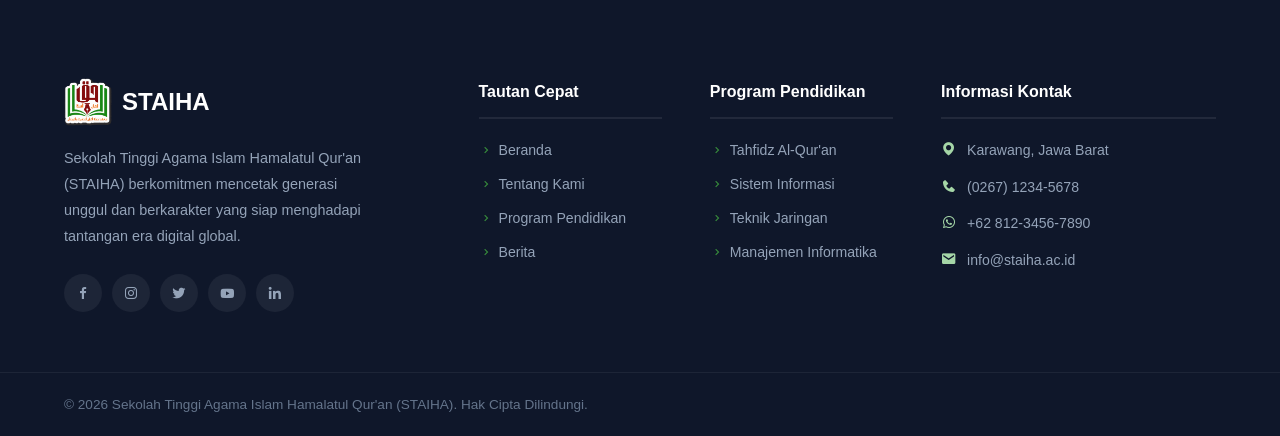
==== commit f33ea567: "Update STAIHA website: new subpages, dynamic news detail, clean vector avatars, interactive contact " ====
--- a/berita.html
+++ b/berita.html
@@ -3,8 +3,8 @@
 <head>
     <meta charset="UTF-8">
     <meta name="viewport" content="width=device-width, initial-scale=1.0">
-    <meta name="description" content="Kumpulan Berita dan Artikel Ma'had Hamalatul Qur'an">
-    <title>Semua Berita - MHQ</title>
+    <meta name="description" content="Kumpulan Berita dan Artikel Sekolah Tinggi Agama Islam Hamalatul Qur'an (STAIHA)">
+    <title>Semua Berita - STAIHA</title>
     <!-- Fonts -->
     <link href="https://fonts.googleapis.com/css2?family=Plus+Jakarta+Sans:wght@400;500;600;700&family=Playfair+Display:wght@700&display=swap" rel="stylesheet">
     <!-- Icons -->
@@ -13,8 +13,8 @@
     <link rel="stylesheet" href="css/style.css">
     <style>
         .page-hero-berita {
-            background: linear-gradient(135deg, var(--primary-dark), var(--primary));
-            padding: 120px 0 60px;
+            background: linear-gradient(to bottom, rgba(0,0,0,0.65) 0%, rgba(27,94,32,0.85) 100%), url('img/hero-bg.png') center/cover no-repeat;
+            padding: 140px 0 70px;
             text-align: center;
             color: var(--white);
             position: relative;
@@ -85,28 +85,39 @@
 <body>
 
     <!-- NAVBAR -->
-    <nav class="navbar scrolled">
+    <nav class="navbar scrolled" id="navbar">
         <div class="container nav-container">
             <a href="index.html" class="logo">
                 <div class="logo-icon">
-                    <img src="img/logo-clean.png" alt="Logo MHQ" class="logo-img">
+                    <img src="img/logo-clean.png" alt="Logo STAIHA" class="logo-img">
                 </div>
                 <div class="logo-text">
-                    <span class="logo-main">MHQ</span>
-                    <span class="logo-sub">Ma'had Hamalatul Qur'an</span>
+                    <span class="logo-main">STAIHA</span>
+                    <span class="logo-sub">Sekolah Tinggi Agama Islam Hamalatul Qur'an</span>
                 </div>
             </a>
-            <ul class="nav-links">
+
+            <ul class="nav-menu" id="navMenu">
                 <li><a href="index.html" class="nav-link">Beranda</a></li>
+                <li><a href="about.html" class="nav-link">Tentang Kami</a></li>
+                <li><a href="program.html" class="nav-link">Program Pendidikan</a></li>
+                <li><a href="berita.html" class="nav-link active">Berita</a></li>
+                <li><a href="kontak.html" class="nav-link">Kontak</a></li>
                 <li><a href="daftar.html" class="nav-btn">Daftar Sekarang</a></li>
             </ul>
+
+            <button class="hamburger" id="hamburger" aria-label="Toggle menu">
+                <span></span>
+                <span></span>
+                <span></span>
+            </button>
         </div>
     </nav>
 
     <header class="page-hero-berita">
         <div class="container">
             <h1>Kumpulan Berita & Artikel</h1>
-            <p>Update terbaru seputar kegiatan ma'had, kajian Islam, dan informasi pendaftaran.</p>
+            <p>Update terbaru seputar kegiatan kampus STAIHA, kajian Islam, dan informasi pendaftaran PMB.</p>
         </div>
     </header>
 
@@ -128,27 +139,62 @@
 
     <!-- FOOTER -->
     <footer class="footer">
-        <div class="container footer-grid">
-            <div class="footer-col brand-col">
-                <div class="footer-logo">
-                    <div class="logo-icon">
-                        <img src="img/logo-clean.png" alt="Logo MHQ" class="footer-logo-img">
+        <div class="footer-top">
+            <div class="container footer-grid">
+                <div class="footer-about">
+                    <a href="index.html" class="footer-logo">
+                        <img src="img/logo-clean.png" alt="Logo STAIHA" class="footer-logo-img">
+                        <span>STAIHA</span>
+                    </a>
+                    <p>Sekolah Tinggi Agama Islam Hamalatul Qur'an (STAIHA) berkomitmen mencetak generasi unggul dan berkarakter yang siap menghadapi tantangan era digital global.</p>
+                    <div class="footer-social">
+                        <a href="#"><i class='bx bxl-facebook'></i></a>
+                        <a href="#"><i class='bx bxl-instagram'></i></a>
+                        <a href="#"><i class='bx bxl-twitter'></i></a>
+                        <a href="#"><i class='bx bxl-youtube'></i></a>
+                        <a href="#"><i class='bx bxl-linkedin'></i></a>
                     </div>
-                    <div>
-                        <span>MHQ</span>
-                        <h4>Ma'had Hamalatul Qur'an</h4>
-                    </div>
-                </div>
-                <p>Ma'had Hamalatul Qur'an berkomitmen mencetak generasi unggul dan berkarakter islami melalui pendidikan tahfidz berkualitas.</p>
+                </div>
+
+                <div class="footer-links">
+                    <h4>Tautan Cepat</h4>
+                    <ul>
+                        <li><a href="index.html"><i class='bx bx-chevron-right'></i> Beranda</a></li>
+                        <li><a href="about.html"><i class='bx bx-chevron-right'></i> Tentang Kami</a></li>
+                        <li><a href="program.html"><i class='bx bx-chevron-right'></i> Program Pendidikan</a></li>
+                        <li><a href="berita.html"><i class='bx bx-chevron-right'></i> Berita</a></li>
+                    </ul>
+                </div>
+
+                <div class="footer-links">
+                    <h4>Program Pendidikan</h4>
+                    <ul>
+                        <li><a href="program.html#tahfidz"><i class='bx bx-chevron-right'></i> Tahfidz Al-Qur'an</a></li>
+                        <li><a href="program.html#sistem-informasi"><i class='bx bx-chevron-right'></i> Sistem Informasi</a></li>
+                        <li><a href="program.html#teknik-jaringan"><i class='bx bx-chevron-right'></i> Teknik Jaringan</a></li>
+                        <li><a href="program.html#manajemen-informatika"><i class='bx bx-chevron-right'></i> Manajemen Informatika</a></li>
+                    </ul>
+                </div>
+
+                <div class="footer-contact">
+                    <h4>Informasi Kontak</h4>
+                    <ul>
+                        <li><a href="https://maps.google.com/?q=Karawang,+Jawa+Barat" target="_blank"><i class='bx bxs-map'></i> Karawang, Jawa Barat</a></li>
+                        <li><a href="tel:+6226712345678"><i class='bx bxs-phone'></i> (0267) 1234-5678</a></li>
+                        <li><a href="https://wa.me/6281234567890" target="_blank"><i class='bx bxl-whatsapp'></i> +62 812-3456-7890</a></li>
+                        <li><a href="mailto:info@staiha.ac.id"><i class='bx bxs-envelope'></i> info@staiha.ac.id</a></li>
+                    </ul>
+                </div>
             </div>
         </div>
         <div class="footer-bottom">
             <div class="container">
-                <p>&copy; 2026 Ma'had Hamalatul Qur'an. Hak Cipta Dilindungi.</p>
+                <p>&copy; 2026 Sekolah Tinggi Agama Islam Hamalatul Qur'an (STAIHA). Hak Cipta Dilindungi.</p>
             </div>
         </div>
     </footer>
 
+    <script src="js/main.js"></script>
     <script src="js/berita.js"></script>
 </body>
 </html>
--- a/css/style.css
+++ b/css/style.css
@@ -255,13 +255,19 @@
     display: block;
 }
 
-.logo-text { display: flex; flex-direction: column; line-height: 1; }
+.logo-text { 
+    display: flex; 
+    flex-direction: column; 
+    line-height: 1.2; 
+    white-space: nowrap;
+}
 
 .logo-main {
     font-weight: 800;
     font-size: 1.3rem;
     color: var(--white);
     transition: var(--transition);
+    white-space: nowrap;
 }
 
 .logo-sub {
@@ -269,6 +275,7 @@
     color: rgba(255,255,255,0.7);
     font-weight: 400;
     transition: var(--transition);
+    white-space: nowrap;
 }
 
 .navbar.scrolled .logo-main { color: var(--primary); }
@@ -277,16 +284,26 @@
 .nav-menu {
     display: flex;
     align-items: center;
-    gap: 6px;
+    gap: 4px;
+    list-style: none;
+    margin: 0;
+    padding: 0;
+    white-space: nowrap;
+}
+
+.nav-menu li {
+    white-space: nowrap;
 }
 
 .nav-link {
-    padding: 8px 14px;
+    display: inline-block;
+    padding: 8px 12px;
     border-radius: var(--radius-sm);
-    font-size: 0.9rem;
+    font-size: 0.88rem;
     font-weight: 500;
     color: rgba(255,255,255,0.85);
     transition: var(--transition);
+    white-space: nowrap;
 }
 
 .nav-link:hover,
@@ -303,13 +320,15 @@
 }
 
 .nav-btn {
-    padding: 10px 22px;
+    display: inline-block;
+    padding: 9px 20px;
     background: var(--primary-light);
     color: var(--white) !important;
     border-radius: var(--radius-full);
     font-weight: 700;
     font-size: 0.88rem;
     box-shadow: 0 4px 12px rgba(27, 94, 32, 0.45);
+    white-space: nowrap;
 }
 
 .nav-btn:hover {
@@ -822,13 +841,17 @@
     border-radius: var(--radius-md);
     overflow: hidden;
     cursor: pointer;
+    box-shadow: var(--shadow-sm);
+    transition: var(--transition);
 }
 
 .facility-card img {
     width: 100%;
-    height: 220px;
+    height: 260px;
     object-fit: cover;
+    object-position: center center;
     transition: transform 0.5s ease;
+    display: block;
 }
 
 .facility-card.large {
@@ -836,27 +859,34 @@
     grid-row: span 1;
 }
 
-.facility-card.large img { height: 340px; }
+.facility-card.large img { 
+    height: 380px; 
+    object-fit: cover;
+    object-position: center center;
+}
 
 .facility-overlay {
     position: absolute;
     inset: 0;
-    background: linear-gradient(to top, rgba(15,23,42,0.9) 0%, rgba(15,23,42,0.2) 60%, transparent 100%);
+    background: linear-gradient(to top, rgba(15,23,42,0.85) 0%, rgba(15,23,42,0.3) 50%, transparent 100%);
     display: flex;
     flex-direction: column;
     justify-content: flex-end;
     padding: 24px;
     color: var(--white);
-    opacity: 0;
-    transition: opacity 0.3s ease;
-}
-
-.facility-card:hover .facility-overlay { opacity: 1; }
-.facility-card:hover img { transform: scale(1.05); }
+    opacity: 1;
+    transition: background 0.3s ease;
+}
+
+.facility-card:hover .facility-overlay {
+    background: linear-gradient(to top, rgba(27,94,32,0.92) 0%, rgba(15,23,42,0.4) 60%, transparent 100%);
+}
+
+.facility-card:hover img { transform: scale(1.04); }
 
 .facility-overlay i { font-size: 2rem; color: var(--secondary); margin-bottom: 8px; }
-.facility-overlay h4 { font-size: 1.1rem; font-weight: 700; margin-bottom: 6px; }
-.facility-overlay p { font-size: 0.85rem; color: rgba(255,255,255,0.8); line-height: 1.5; }
+.facility-overlay h4 { font-size: 1.15rem; font-weight: 700; margin-bottom: 6px; }
+.facility-overlay p { font-size: 0.88rem; color: rgba(255,255,255,0.9); line-height: 1.5; }
 
 /* ============================================================
    DOSEN
@@ -923,6 +953,22 @@
 }
 
 .faculty-social a:hover { background: var(--primary); color: var(--white); }
+
+.faculty-avatar-container {
+    width: 100%;
+    height: 220px;
+    display: flex;
+    align-items: flex-end;
+    justify-content: center;
+    border-radius: var(--radius-md) var(--radius-md) 0 0;
+    overflow: hidden;
+    padding-bottom: 0;
+}
+
+.faculty-avatar-svg {
+    width: 170px;
+    height: 170px;
+}
 
 .faculty-info { padding: 20px; }
 
@@ -1095,12 +1141,97 @@
     margin-bottom: 6px;
 }
 
+.news-small h4 a {
+    color: var(--dark);
+    transition: var(--transition);
+}
+
+.news-small h4 a:hover {
+    color: var(--primary);
+}
+
 .news-date {
     font-size: 0.78rem;
     color: var(--text-light);
     display: flex;
     align-items: center;
     gap: 5px;
+}
+
+/* ============================================================
+   KENAPA PILIH KAMI (WHY US)
+   ============================================================ */
+.why-us {
+    background: linear-gradient(135deg, var(--gray-100) 0%, #edf2f7 100%);
+    padding: 90px 0;
+}
+
+.why-us-grid {
+    display: grid;
+    grid-template-columns: repeat(3, 1fr);
+    gap: 30px;
+    margin-top: 40px;
+}
+
+.why-us-card {
+    background: var(--white);
+    padding: 36px 30px;
+    border-radius: var(--radius-md);
+    box-shadow: var(--shadow-sm);
+    transition: var(--transition);
+    border-top: 4px solid transparent;
+    display: flex;
+    flex-direction: column;
+}
+
+.why-us-card:hover {
+    transform: translateY(-6px);
+    box-shadow: var(--shadow-lg);
+    border-top-color: var(--primary);
+}
+
+.why-us-icon {
+    width: 64px;
+    height: 64px;
+    background: rgba(46, 125, 50, 0.1);
+    color: var(--primary);
+    border-radius: var(--radius-md);
+    display: flex;
+    align-items: center;
+    justify-content: center;
+    font-size: 1.8rem;
+    margin-bottom: 20px;
+    transition: var(--transition);
+}
+
+.why-us-card:hover .why-us-icon {
+    background: var(--primary);
+    color: var(--white);
+}
+
+.why-us-card h3 {
+    font-size: 1.2rem;
+    color: var(--dark);
+    margin-bottom: 12px;
+    font-weight: 700;
+}
+
+.why-us-card p {
+    color: var(--text);
+    font-size: 0.92rem;
+    line-height: 1.65;
+}
+
+@media (max-width: 1024px) {
+    .why-us-grid {
+        grid-template-columns: repeat(2, 1fr);
+    }
+}
+
+@media (max-width: 640px) {
+    .why-us-grid {
+        grid-template-columns: 1fr;
+    }
 }
 
 /* ============================================================
@@ -1535,6 +1666,21 @@
     line-height: 1.6;
 }
 
+.footer-contact ul li a {
+    display: flex;
+    align-items: flex-start;
+    gap: 10px;
+    color: var(--gray-500);
+    font-size: 0.88rem;
+    line-height: 1.6;
+    transition: var(--transition);
+}
+
+.footer-contact ul li a:hover {
+    color: var(--secondary);
+    transform: translateX(4px);
+}
+
 .footer-contact ul li i { color: var(--secondary); font-size: 1rem; flex-shrink: 0; margin-top: 2px; }
 
 .footer-bottom {
@@ -1601,10 +1747,6 @@
     .faculty-grid { grid-template-columns: repeat(2, 1fr); }
     .footer-grid { grid-template-columns: 1fr 1fr; gap: 40px; }
     .advantages-grid { grid-template-columns: repeat(2, 1fr); }
-}
-
-@media (max-width: 768px) {
-    .section { padding: 70px 0; }
 
     .hamburger { display: flex; }
 
@@ -1623,6 +1765,7 @@
         transition: left 0.35s cubic-bezier(0.4,0,0.2,1);
         z-index: 999;
         overflow-y: auto;
+        white-space: normal;
     }
 
     .nav-menu.open { left: 0; }
@@ -1643,6 +1786,10 @@
         justify-content: center;
         display: flex;
     }
+}
+
+@media (max-width: 768px) {
+    .section { padding: 70px 0; }
 
     .about-grid { grid-template-columns: 1fr; gap: 40px; }
     .about-img-wrapper img { height: 350px; }
@@ -1654,7 +1801,7 @@
 
     .facilities-grid { grid-template-columns: 1fr 1fr; }
     .facility-card.large { grid-column: span 2; }
-    .facility-card.large img { height: 220px; }
+    .facility-card.large img { height: 260px; }
     .facility-overlay { opacity: 1; }
 
     .faculty-grid { grid-template-columns: 1fr 1fr; }
